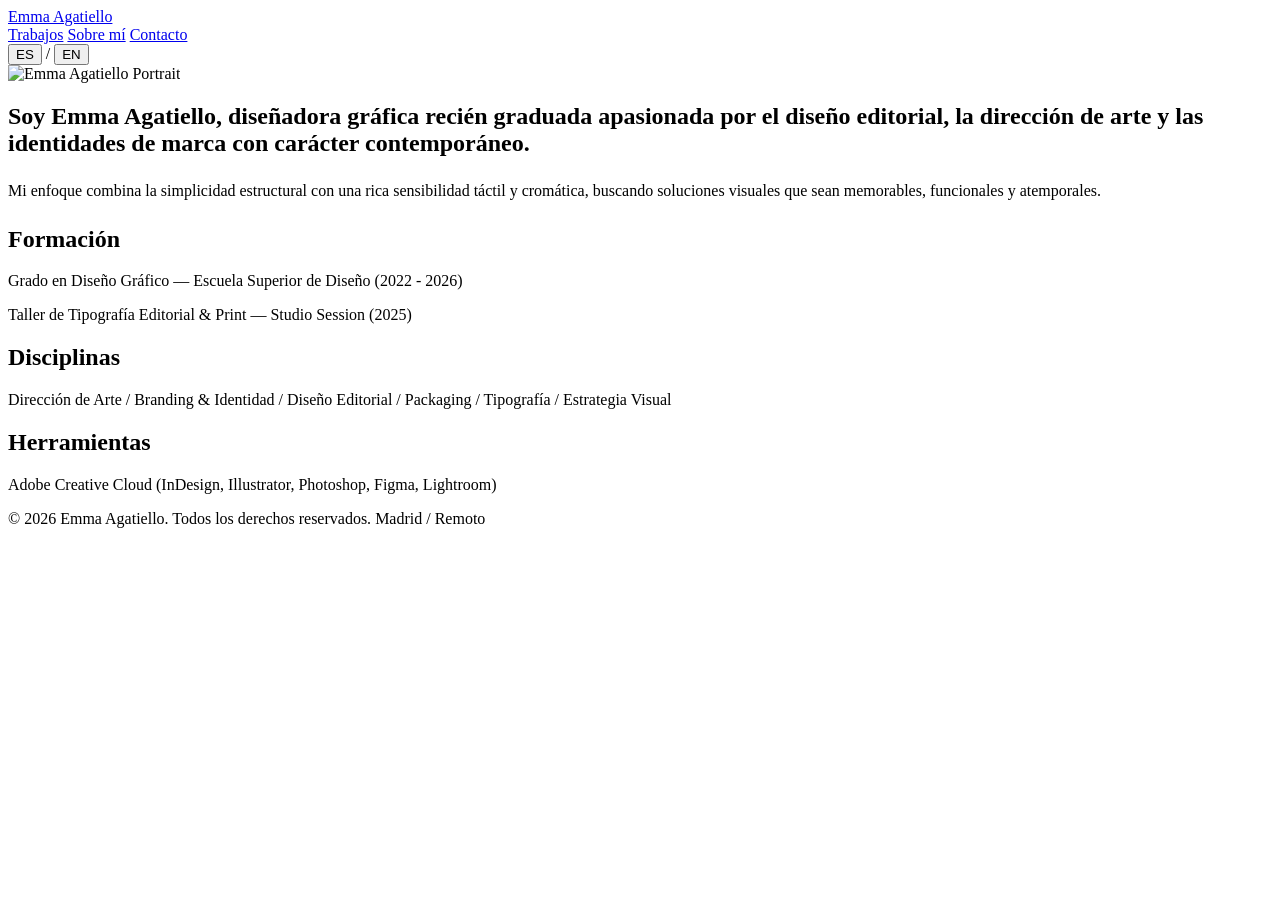
==== about.html @ 6351660f "new-test" ====
<!DOCTYPE html>
<html lang="es">
  <head>
    <meta charset="UTF-8" />
    <meta name="viewport" content="width=device-width, initial-scale=1.0" />
    <title>About — Emma Agatiello</title>
    <meta
      name="description"
      content="Sobre Emma Agatiello, diseñadora gráfica y directora de arte. Biografía, formación y disciplinas."
    />
    <link rel="preconnect" href="https://fonts.googleapis.com" />
    <link rel="preconnect" href="https://fonts.gstatic.com" crossorigin />
    <link
      href="https://fonts.googleapis.com/css2?family=Cormorant+Garamond:ital,wght@0,300;0,400;0,500;1,300;1,400&family=Plus+Jakarta+Sans:wght@300;400;500;600&display=swap"
      rel="stylesheet"
    />
    <link rel="stylesheet" href="css/style.css" />
  </head>
  <body>
    <header class="navbar">
      <div class="nav-container">
        <a href="index.html" class="brand-logo">Emma Agatiello</a>
        <nav class="nav-links">
          <a href="index.html" class="nav-link" data-i18n="nav_work"
            >Trabajos</a
          >
          <a href="about.html" class="nav-link active" data-i18n="nav_about"
            >Sobre mí</a
          >
          <a href="contact.html" class="nav-link" data-i18n="nav_contact"
            >Contacto</a
          >
          <div class="lang-switch">
            <button class="lang-btn active" data-lang="es">ES</button>
            <span>/</span>
            <button class="lang-btn" data-lang="en">EN</button>
          </div>
        </nav>
      </div>
    </header>

    <main class="container">
      <section class="about-grid">
        <div class="about-portrait-wrapper">
          <!-- Reemplazar src por tu fotografía real -->
          <img
            src="assets/images/about-portrait.jpg"
            alt="Emma Agatiello Portrait"
            class="about-portrait"
            loading="lazy"
          />
        </div>

        <div class="about-content">
          <h1 class="about-bio" data-i18n="about_bio_1">
            Soy Emma Agatiello, diseñadora gráfica recién graduada apasionada
            por el diseño editorial, la dirección de arte y las identidades de
            marca con carácter contemporáneo.
          </h1>

          <p
            style="color: var(--color-text-muted); line-height: 1.8"
            data-i18n="about_bio_2"
          >
            Mi enfoque combina la simplicidad estructural con una rica
            sensibilidad táctil y cromática, buscando soluciones visuales que
            sean memorables, funcionales y atemporales.
          </p>

          <!-- FORMACIÓN -->
          <div class="about-section-block">
            <h2 class="about-block-title" data-i18n="about_edu_title">
              Formación
            </h2>
            <div class="about-list">
              <p class="about-list-item" data-i18n="about_edu_1">
                Grado en Diseño Gráfico — Escuela Superior de Diseño (2022 -
                2026)
              </p>
              <p class="about-list-item" data-i18n="about_edu_2">
                Taller de Tipografía Editorial & Print — Studio Session (2025)
              </p>
            </div>
          </div>

          <!-- DISCIPLINAS -->
          <div class="about-section-block">
            <h2 class="about-block-title" data-i18n="about_skills_title">
              Disciplinas
            </h2>
            <p class="about-list-item" data-i18n="about_skills_1">
              Dirección de Arte / Branding & Identidad / Diseño Editorial /
              Packaging / Tipografía / Estrategia Visual
            </p>
          </div>

          <!-- HERRAMIENTAS -->
          <div class="about-section-block">
            <h2 class="about-block-title" data-i18n="about_tools_title">
              Herramientas
            </h2>
            <p class="about-list-item" data-i18n="about_tools_1">
              Adobe Creative Cloud (InDesign, Illustrator, Photoshop, Figma,
              Lightroom)
            </p>
          </div>
        </div>
      </section>
    </main>

    <footer class="footer">
      <div class="footer-container">
        <span data-i18n="footer_rights"
          >© 2026 Emma Agatiello. Todos los derechos reservados.</span
        >
        <span data-i18n="footer_location">Madrid / Remoto</span>
      </div>
    </footer>

    <script src="js/script.js"></script>
  </body>
</html>
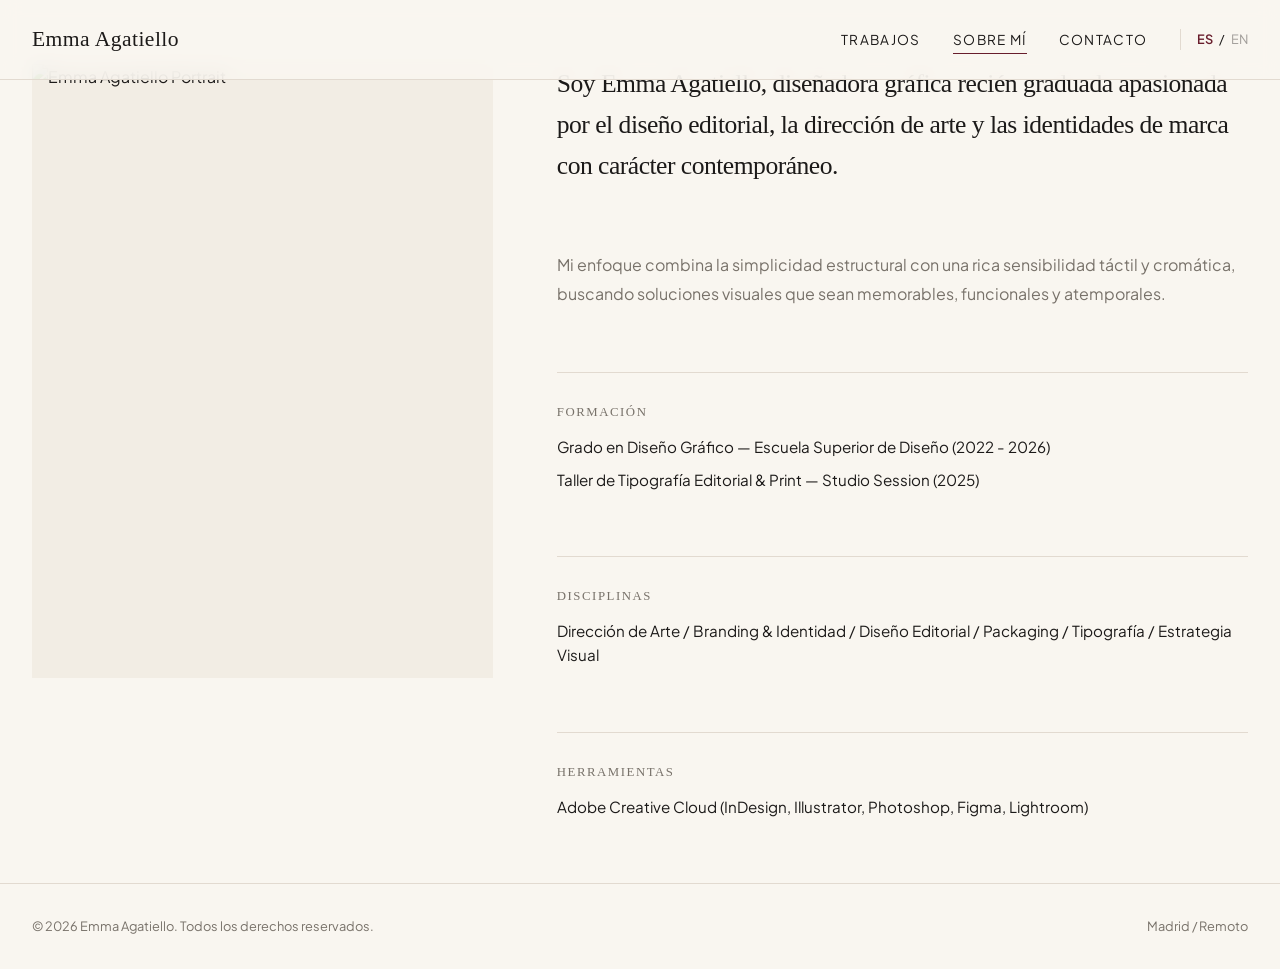
==== commit b125d608: "css" ====
--- a/about.html
+++ b/about.html
@@ -14,7 +14,7 @@
       href="https://fonts.googleapis.com/css2?family=Cormorant+Garamond:ital,wght@0,300;0,400;0,500;1,300;1,400&family=Plus+Jakarta+Sans:wght@300;400;500;600&display=swap"
       rel="stylesheet"
     />
-    <link rel="stylesheet" href="css/style.css" />
+    <link rel="stylesheet" href="style.css" />
   </head>
   <body>
     <header class="navbar">
@@ -117,6 +117,6 @@
       </div>
     </footer>
 
-    <script src="js/script.js"></script>
+    <script src="script.js"></script>
   </body>
 </html>
--- a/style.css
+++ b/style.css
@@ -0,0 +1,750 @@
+/* ==========================================================================
+   EMMA AGATIELLO — EDITORIAL PORTFOLIO SYSTEM
+   Senior Web Design & Art Direction Stylesheet
+   ========================================================================== */
+
+/* ========================================
+   EASY CUSTOMIZATION
+   Change these variables to customize
+   the main visual identity.
+======================================== */
+:root {
+  /* COLORS */
+  --color-bg: #f9f6f0; /* Background principal (Crema cálido) */
+  --color-bg-alt: #f2ede4; /* Background secundario / tarjetas */
+  --color-text: #1c1a19; /* Texto principal (Charcoal / Azabache) */
+  --color-text-muted: #78726a; /* Texto secundario / metadatos */
+  --color-accent: #681d2c; /* Acento principal (Borgoña / Burdeos) */
+  --color-accent-soft: #e6d3ce; /* Acento suave (Rosa empolvado) */
+  --color-border: #e2dad0; /* Líneas de división y bordes */
+  --color-white: #ffffff;
+
+  /* TYPOGRAPHY */
+  /* Para cambiar tipografía, reemplaza estos valores e importa en HTML */
+  --font-display: "Cormorant Garamond", Georgia, serif;
+  --font-body: "Plus Jakarta Sans", -apple-system, BlinkMacSystemFont,
+    sans-serif;
+  --font-mono: "Courier New", Courier, monospace;
+
+  /* SPACING */
+  --space-xs: 0.5rem; /* 8px */
+  --space-sm: 1rem; /* 16px */
+  --space-md: 2rem; /* 32px */
+  --space-lg: 4rem; /* 64px */
+  --space-xl: 8rem; /* 128px */
+
+  /* CONTAINER & GRID */
+  --max-width: 1440px;
+  --nav-height: 80px;
+
+  /* TRANSITIONS & ANIMATIONS */
+  --transition-smooth: all 0.5s cubic-bezier(0.16, 1, 0.3, 1);
+  --transition-fast: all 0.25s ease;
+}
+
+/* ========================================
+   RESET & BASE STYLES
+======================================== */
+*,
+*::before,
+*::after {
+  box-sizing: border-box;
+  margin: 0;
+  padding: 0;
+}
+
+html {
+  font-size: 16px;
+  scroll-behavior: smooth;
+  background-color: var(--color-bg);
+  color: var(--color-text);
+  -webkit-font-smoothing: antialiased;
+  -moz-osx-font-smoothing: grayscale;
+}
+
+body {
+  font-family: var(--font-body);
+  font-weight: 400;
+  line-height: 1.6;
+  overflow-x: hidden;
+  min-height: 100vh;
+  display: flex;
+  flex-direction: column;
+}
+
+a {
+  color: inherit;
+  text-decoration: none;
+  transition: var(--transition-fast);
+}
+
+img {
+  max-width: 100%;
+  height: auto;
+  display: block;
+  object-fit: cover;
+}
+
+ul,
+ol {
+  list-style: none;
+}
+
+button {
+  background: none;
+  border: none;
+  font: inherit;
+  cursor: pointer;
+  color: inherit;
+}
+
+/* ========================================
+   TYPOGRAPHY UTILITIES
+======================================== */
+h1,
+h2,
+h3,
+h4,
+.font-display {
+  font-family: var(--font-display);
+  font-weight: 400;
+  line-height: 1.1;
+  letter-spacing: -0.02em;
+}
+
+h1 {
+  font-size: clamp(2.5rem, 6vw, 5.5rem);
+}
+h2 {
+  font-size: clamp(2rem, 4vw, 3.5rem);
+}
+h3 {
+  font-size: clamp(1.5rem, 2.5vw, 2.2rem);
+}
+
+.text-meta {
+  font-family: var(--font-body);
+  font-size: 0.75rem;
+  text-transform: uppercase;
+  letter-spacing: 0.15em;
+  color: var(--color-text-muted);
+}
+
+.editorial-italic {
+  font-style: italic;
+  font-weight: 300;
+  color: var(--color-accent);
+}
+
+/* ========================================
+   EDITORIAL LOADER
+======================================== */
+#loader {
+  position: fixed;
+  inset: 0;
+  background-color: var(--color-bg);
+  z-index: 9999;
+  display: flex;
+  flex-direction: column;
+  justify-content: space-between;
+  padding: var(--space-md);
+  transition: opacity 0.8s ease, visibility 0.8s ease;
+}
+
+#loader.is-hidden {
+  opacity: 0;
+  visibility: hidden;
+  pointer-events: none;
+}
+
+.loader-top,
+.loader-bottom {
+  display: flex;
+  justify-content: space-between;
+  align-items: center;
+}
+
+.loader-center {
+  text-align: center;
+}
+
+.loader-title {
+  font-size: clamp(2rem, 5vw, 4rem);
+  font-style: italic;
+  margin-bottom: var(--space-xs);
+}
+
+.loader-progress-bar {
+  width: 100%;
+  max-width: 200px;
+  height: 1px;
+  background: var(--color-border);
+  margin: var(--space-sm) auto;
+  position: relative;
+  overflow: hidden;
+}
+
+.loader-progress-fill {
+  position: absolute;
+  top: 0;
+  left: 0;
+  height: 100%;
+  width: 0%;
+  background: var(--color-accent);
+  animation: loadProgress 1.4s ease-in-out forwards;
+}
+
+@keyframes loadProgress {
+  0% {
+    width: 0%;
+  }
+  100% {
+    width: 100%;
+  }
+}
+
+/* ========================================
+   NAVIGATION
+======================================== */
+.navbar {
+  position: fixed;
+  top: 0;
+  left: 0;
+  width: 100%;
+  height: var(--nav-height);
+  z-index: 1000;
+  background-color: rgba(249, 246, 240, 0.85);
+  backdrop-filter: blur(10px);
+  -webkit-backdrop-filter: blur(10px);
+  border-bottom: 1px solid var(--color-border);
+  transition: var(--transition-fast);
+}
+
+.nav-container {
+  max-width: var(--max-width);
+  margin: 0 auto;
+  height: 100%;
+  display: flex;
+  justify-content: space-between;
+  align-items: center;
+  padding: 0 var(--space-md);
+}
+
+.brand-logo {
+  font-family: var(--font-display);
+  font-size: 1.35rem;
+  font-weight: 500;
+  letter-spacing: 0.02em;
+}
+
+.nav-links {
+  display: flex;
+  align-items: center;
+  gap: var(--space-md);
+}
+
+.nav-link {
+  font-size: 0.85rem;
+  text-transform: uppercase;
+  letter-spacing: 0.1em;
+  position: relative;
+  padding: 0.25rem 0;
+}
+
+.nav-link::after {
+  content: "";
+  position: absolute;
+  bottom: 0;
+  left: 0;
+  width: 0%;
+  height: 1px;
+  background-color: var(--color-accent);
+  transition: width 0.3s ease;
+}
+
+.nav-link:hover::after,
+.nav-link.active::after {
+  width: 100%;
+}
+
+.lang-switch {
+  display: flex;
+  align-items: center;
+  gap: 0.4rem;
+  font-size: 0.8rem;
+  letter-spacing: 0.05em;
+  border-left: 1px solid var(--color-border);
+  padding-left: var(--space-sm);
+}
+
+.lang-btn {
+  opacity: 0.4;
+  transition: var(--transition-fast);
+}
+
+.lang-btn.active {
+  opacity: 1;
+  font-weight: 600;
+  color: var(--color-accent);
+}
+
+/* ========================================
+   LAYOUT & CONTAINERS
+======================================== */
+main {
+  flex: 1;
+  margin-top: var(--nav-height);
+}
+
+.container {
+  max-width: var(--max-width);
+  margin: 0 auto;
+  padding: var(--space-lg) var(--space-md);
+}
+
+/* ========================================
+   HOMEPAGE — EDITORIAL HERO
+======================================== */
+.hero-editorial {
+  padding: var(--space-xl) var(--space-md) var(--space-lg);
+  border-bottom: 1px solid var(--color-border);
+}
+
+.hero-grid {
+  display: grid;
+  grid-template-columns: 1fr;
+  gap: var(--space-md);
+}
+
+@media (min-width: 902px) {
+  .hero-grid {
+    grid-template-columns: 2.2fr 1fr;
+    align-items: end;
+  }
+}
+
+.hero-statement {
+  font-size: clamp(2.2rem, 4.5vw, 4.2rem);
+  line-height: 1.15;
+  font-family: var(--font-display);
+}
+
+.hero-meta {
+  font-size: 0.95rem;
+  color: var(--color-text-muted);
+  max-width: 380px;
+  line-height: 1.7;
+}
+
+/* ========================================
+   HOMEPAGE — PROJECT LIST & HOVER PREVIEW
+======================================== */
+.projects-section {
+  padding: var(--space-lg) var(--space-md);
+  position: relative;
+}
+
+.section-header {
+  display: flex;
+  justify-content: space-between;
+  align-items: flex-end;
+  padding-bottom: var(--space-sm);
+  border-bottom: 1px solid var(--color-text);
+  margin-bottom: var(--space-md);
+}
+
+.project-list {
+  display: flex;
+  flex-direction: column;
+}
+
+.project-item {
+  display: grid;
+  grid-template-columns: 60px 1fr auto;
+  align-items: center;
+  padding: var(--space-md) 0;
+  border-bottom: 1px solid var(--color-border);
+  transition: var(--transition-fast);
+  cursor: pointer;
+  position: relative;
+}
+
+@media (max-width: 768px) {
+  .project-item {
+    grid-template-columns: 40px 1fr;
+    gap: var(--space-xs);
+  }
+}
+
+.project-item:hover {
+  padding-left: var(--space-xs);
+  border-bottom-color: var(--color-accent);
+}
+
+.project-num {
+  font-family: var(--font-mono);
+  font-size: 0.85rem;
+  color: var(--color-text-muted);
+}
+
+.project-title-wrapper {
+  display: flex;
+  flex-direction: column;
+}
+
+.project-title {
+  font-family: var(--font-display);
+  font-size: clamp(1.8rem, 3.5vw, 3.2rem);
+  transition: var(--transition-fast);
+}
+
+.project-item:hover .project-title {
+  color: var(--color-accent);
+  font-style: italic;
+}
+
+.project-category {
+  font-size: 0.85rem;
+  color: var(--color-text-muted);
+  margin-top: 0.2rem;
+}
+
+.project-year {
+  font-family: var(--font-mono);
+  font-size: 0.85rem;
+  color: var(--color-text-muted);
+}
+
+@media (max-width: 768px) {
+  .project-year {
+    grid-column: 2;
+  }
+}
+
+/* Mobile inline preview cards (Fallback for touch screens) */
+.project-mobile-thumb {
+  display: none;
+  width: 100%;
+  height: 200px;
+  object-fit: cover;
+  margin-top: var(--space-sm);
+  border-radius: 2px;
+}
+
+@media (max-width: 768px) {
+  .project-mobile-thumb {
+    display: block;
+  }
+}
+
+/* FLOTANTE CURSOR PREVIEW (DESKTOP) */
+.cursor-preview {
+  position: fixed;
+  top: 0;
+  left: 0;
+  width: 340px;
+  height: 440px;
+  pointer-events: none;
+  z-index: 900;
+  opacity: 0;
+  visibility: hidden;
+  transform: translate(-50%, -50%) scale(0.92);
+  transition: opacity 0.3s ease, transform 0.3s ease, visibility 0.3s ease;
+  overflow: hidden;
+  box-shadow: 0 20px 40px rgba(0, 0, 0, 0.12);
+  background-color: var(--color-bg-alt);
+}
+
+.cursor-preview.is-active {
+  opacity: 1;
+  visibility: visible;
+  transform: translate(-50%, -50%) scale(1);
+}
+
+.cursor-preview img {
+  width: 100%;
+  height: 100%;
+  object-fit: cover;
+}
+
+@media (max-width: 768px) {
+  .cursor-preview {
+    display: none !important;
+  }
+}
+
+/* ========================================
+   PROJECT DETAIL PAGE LAYOUT
+======================================== */
+.project-hero {
+  padding: var(--space-lg) 0 var(--space-md);
+}
+
+.project-header-grid {
+  display: grid;
+  grid-template-columns: 1fr;
+  gap: var(--space-md);
+  margin-bottom: var(--space-lg);
+}
+
+@media (min-width: 902px) {
+  .project-header-grid {
+    grid-template-columns: 2fr 1fr;
+  }
+}
+
+.project-meta-table {
+  display: grid;
+  grid-template-columns: repeat(2, 1fr);
+  gap: var(--space-sm);
+  padding-top: var(--space-xs);
+  border-top: 1px solid var(--color-border);
+}
+
+.meta-item-label {
+  font-size: 0.75rem;
+  text-transform: uppercase;
+  letter-spacing: 0.1em;
+  color: var(--color-text-muted);
+}
+
+.meta-item-value {
+  font-size: 0.95rem;
+  margin-top: 0.2rem;
+}
+
+.project-main-image {
+  width: 100%;
+  height: 70vh;
+  min-height: 400px;
+  object-fit: cover;
+  margin-bottom: var(--space-xl);
+}
+
+.project-description-section {
+  display: grid;
+  grid-template-columns: 1fr;
+  gap: var(--space-md);
+  margin-bottom: var(--space-xl);
+}
+
+@media (min-width: 902px) {
+  .project-description-section {
+    grid-template-columns: 1fr 2fr;
+  }
+}
+
+.project-description-text {
+  font-size: 1.15rem;
+  line-height: 1.8;
+  color: var(--color-text);
+}
+
+/* Editorial Grid Layout for Project Images */
+.project-gallery {
+  display: flex;
+  flex-direction: column;
+  gap: var(--space-lg);
+  margin-bottom: var(--space-xl);
+}
+
+.gallery-row-2 {
+  display: grid;
+  grid-template-columns: 1fr;
+  gap: var(--space-md);
+}
+
+@media (min-width: 768px) {
+  .gallery-row-2 {
+    grid-template-columns: 1fr 1fr;
+  }
+}
+
+.gallery-asymmetric {
+  display: grid;
+  grid-template-columns: 1fr;
+  gap: var(--space-md);
+}
+
+@media (min-width: 768px) {
+  .gallery-asymmetric {
+    grid-template-columns: 2fr 1fr;
+    align-items: center;
+  }
+}
+
+.project-navigation {
+  display: flex;
+  justify-content: space-between;
+  align-items: center;
+  padding: var(--space-lg) 0;
+  border-top: 1px solid var(--color-border);
+}
+
+.next-project-link {
+  font-family: var(--font-display);
+  font-size: clamp(1.8rem, 4vw, 3.5rem);
+  transition: var(--transition-fast);
+}
+
+.next-project-link:hover {
+  color: var(--color-accent);
+  font-style: italic;
+  padding-left: var(--space-xs);
+}
+
+/* ========================================
+   ABOUT PAGE
+======================================== */
+.about-grid {
+  display: grid;
+  grid-template-columns: 1fr;
+  gap: var(--space-lg);
+}
+
+@media (min-width: 902px) {
+  .about-grid {
+    grid-template-columns: 1.2fr 1.8fr;
+  }
+}
+
+.about-portrait-wrapper {
+  position: sticky;
+  top: calc(var(--nav-height) + var(--space-md));
+}
+
+.about-portrait {
+  width: 100%;
+  aspect-ratio: 3/4;
+  object-fit: cover;
+  background-color: var(--color-bg-alt);
+}
+
+.about-content {
+  display: flex;
+  flex-direction: column;
+  gap: var(--space-lg);
+}
+
+.about-bio {
+  font-size: clamp(1.2rem, 2vw, 1.6rem);
+  line-height: 1.6;
+  font-family: var(--font-display);
+}
+
+.about-section-block {
+  border-top: 1px solid var(--color-border);
+  padding-top: var(--space-md);
+}
+
+.about-block-title {
+  font-size: 0.8rem;
+  text-transform: uppercase;
+  letter-spacing: 0.12em;
+  color: var(--color-text-muted);
+  margin-bottom: var(--space-sm);
+}
+
+.about-list {
+  display: flex;
+  flex-direction: column;
+  gap: var(--space-xs);
+}
+
+.about-list-item {
+  display: flex;
+  justify-content: space-between;
+  font-size: 0.95rem;
+}
+
+/* ========================================
+   CONTACT PAGE
+======================================== */
+.contact-container {
+  min-height: calc(80vh - var(--nav-height));
+  display: flex;
+  flex-direction: column;
+  justify-content: center;
+}
+
+.contact-headline {
+  font-size: clamp(2.5rem, 6vw, 5.5rem);
+  margin-bottom: var(--space-lg);
+  max-width: 900px;
+}
+
+.contact-links {
+  display: flex;
+  flex-direction: column;
+  gap: var(--space-md);
+  border-top: 1px solid var(--color-border);
+  padding-top: var(--space-md);
+}
+
+.contact-link-item {
+  display: flex;
+  flex-direction: column;
+  gap: 0.2rem;
+}
+
+.contact-link-value {
+  font-family: var(--font-display);
+  font-size: clamp(1.8rem, 4vw, 3.2rem);
+  transition: var(--transition-fast);
+}
+
+.contact-link-value:hover {
+  color: var(--color-accent);
+  font-style: italic;
+  padding-left: var(--space-xs);
+}
+
+/* ========================================
+   FOOTER
+======================================== */
+.footer {
+  border-top: 1px solid var(--color-border);
+  padding: var(--space-md);
+  margin-top: auto;
+}
+
+.footer-container {
+  max-width: var(--max-width);
+  margin: 0 auto;
+  display: flex;
+  justify-content: space-between;
+  align-items: center;
+  font-size: 0.8rem;
+  color: var(--color-text-muted);
+}
+
+@media (max-width: 600px) {
+  .footer-container {
+    flex-direction: column;
+    gap: var(--space-xs);
+    align-items: flex-start;
+  }
+}
+
+/* ========================================
+   ACCESSIBILITY & REDUCED MOTION
+======================================== */
+:focus-visible {
+  outline: 2px solid var(--color-accent);
+  outline-offset: 4px;
+}
+
+@media (prefers-reduced-motion: reduce) {
+  *,
+  ::before,
+  ::after {
+    animation-duration: 0.01ms !important;
+    animation-iteration-count: 1 !important;
+    transition-duration: 0.01ms !important;
+    scroll-behavior: auto !important;
+  }
+  .loader-progress-fill {
+    animation: none;
+    width: 100%;
+  }
+}
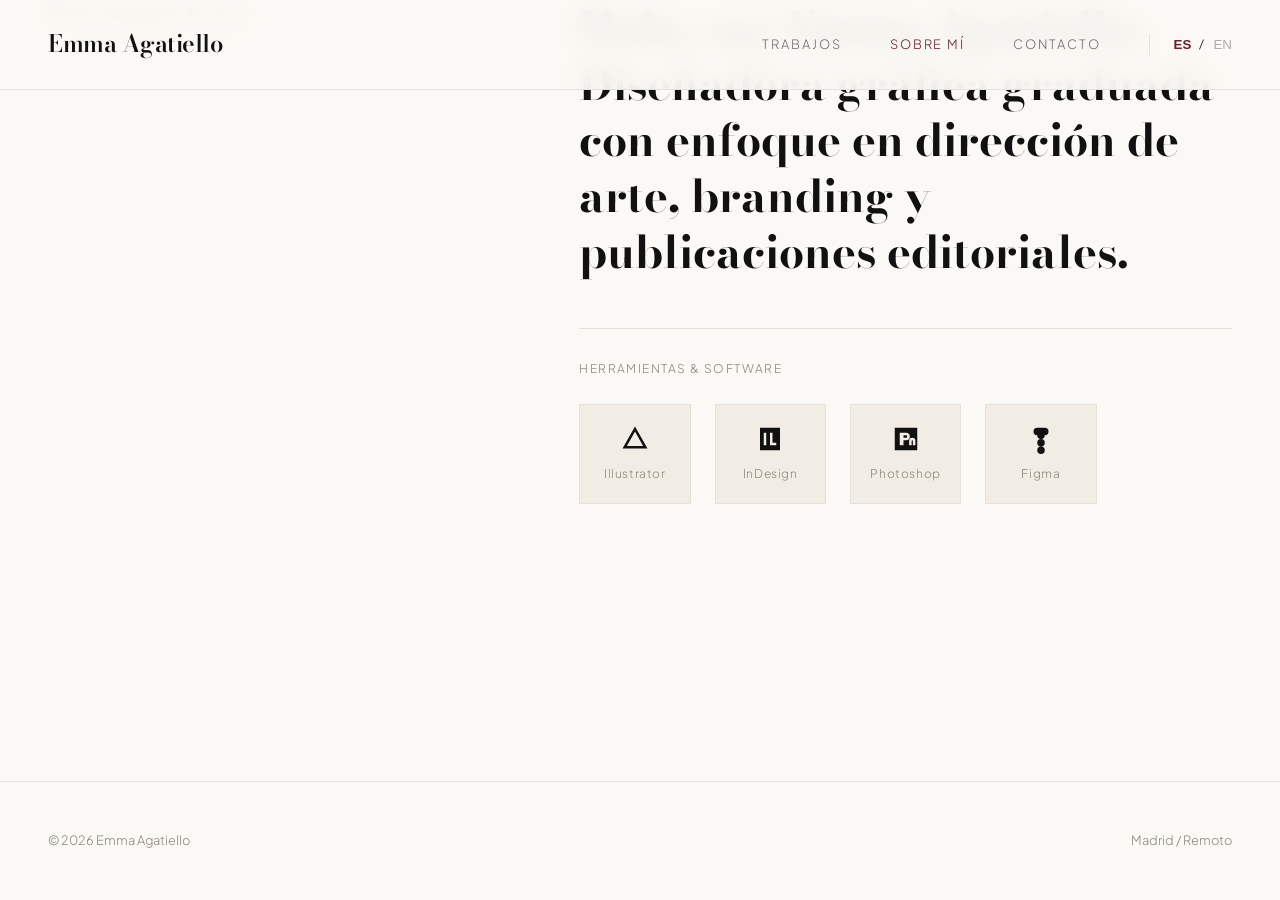
==== commit f7e9aad5: "update 2" ====
--- a/about.html
+++ b/about.html
@@ -4,14 +4,10 @@
     <meta charset="UTF-8" />
     <meta name="viewport" content="width=device-width, initial-scale=1.0" />
     <title>About — Emma Agatiello</title>
-    <meta
-      name="description"
-      content="Sobre Emma Agatiello, diseñadora gráfica y directora de arte. Biografía, formación y disciplinas."
-    />
     <link rel="preconnect" href="https://fonts.googleapis.com" />
     <link rel="preconnect" href="https://fonts.gstatic.com" crossorigin />
     <link
-      href="https://fonts.googleapis.com/css2?family=Cormorant+Garamond:ital,wght@0,300;0,400;0,500;1,300;1,400&family=Plus+Jakarta+Sans:wght@300;400;500;600&display=swap"
+      href="https://fonts.googleapis.com/css2?family=Bodoni+Moda:ital,opsz,wght@0,6..96,400..600;1,6..96,400&family=Plus+Jakarta+Sans:wght@300;400;500&display=swap"
       rel="stylesheet"
     />
     <link rel="stylesheet" href="style.css" />
@@ -41,78 +37,66 @@
 
     <main class="container">
       <section class="about-grid">
-        <div class="about-portrait-wrapper">
-          <!-- Reemplazar src por tu fotografía real -->
+        <div>
           <img
             src="assets/images/about-portrait.jpg"
             alt="Emma Agatiello Portrait"
             class="about-portrait"
-            loading="lazy"
           />
         </div>
 
         <div class="about-content">
-          <h1 class="about-bio" data-i18n="about_bio_1">
-            Soy Emma Agatiello, diseñadora gráfica recién graduada apasionada
-            por el diseño editorial, la dirección de arte y las identidades de
-            marca con carácter contemporáneo.
+          <h1 class="about-intro" data-i18n="about_intro">
+            Hola, soy Emma Agatiello. Diseñadora gráfica graduada con enfoque en
+            dirección de arte, branding y publicaciones editoriales.
           </h1>
 
-          <p
-            style="color: var(--color-text-muted); line-height: 1.8"
-            data-i18n="about_bio_2"
-          >
-            Mi enfoque combina la simplicidad estructural con una rica
-            sensibilidad táctil y cromática, buscando soluciones visuales que
-            sean memorables, funcionales y atemporales.
-          </p>
+          <!-- LOGOS DE HERRAMIENTAS SVG -->
+          <div class="about-tools-section">
+            <span class="meta-label" data-i18n="tools_label"
+              >Herramientas & Software</span
+            >
 
-          <!-- FORMACIÓN -->
-          <div class="about-section-block">
-            <h2 class="about-block-title" data-i18n="about_edu_title">
-              Formación
-            </h2>
-            <div class="about-list">
-              <p class="about-list-item" data-i18n="about_edu_1">
-                Grado en Diseño Gráfico — Escuela Superior de Diseño (2022 -
-                2026)
-              </p>
-              <p class="about-list-item" data-i18n="about_edu_2">
-                Taller de Tipografía Editorial & Print — Studio Session (2025)
-              </p>
+            <div class="tools-grid">
+              <div class="tool-card">
+                <svg viewBox="0 0 24 24">
+                  <path d="M12 2L2 19.5h20L12 2zm0 4l6.5 11.5h-13L12 6z" />
+                </svg>
+                <span class="tool-name">Illustrator</span>
+              </div>
+              <div class="tool-card">
+                <svg viewBox="0 0 24 24">
+                  <path
+                    d="M4 3h16v18H4V3zm3 4v10h2V7H7zm5 0v10h5v-2h-3V7h-2z"
+                  />
+                </svg>
+                <span class="tool-name">InDesign</span>
+              </div>
+              <div class="tool-card">
+                <svg viewBox="0 0 24 24">
+                  <path
+                    d="M3 3h18v18H3V3zm4 4v10h3v-4h2a3 3 0 0 0 0-6H7zm3 2h2a1 1 0 0 1 0 2h-2V9zm7 2a2.5 2.5 0 0 0-2.5 2.5V17h2v-3.5a.5.5 0 0 1 1 0V17h2v-3.5A2.5 2.5 0 0 0 17 11z"
+                  />
+                </svg>
+                <span class="tool-name">Photoshop</span>
+              </div>
+              <div class="tool-card">
+                <svg viewBox="0 0 24 24">
+                  <path
+                    d="M12 12a3 3 0 1 1 3-3 3 3 0 0 1-3 3zm0 0a3 3 0 1 1-3 3 3 3 0 0 1 3-3zm0 6a3 3 0 1 1-3 3 3 3 0 0 1 3-3zM6 6a3 3 0 0 1 3-3h3v6H9a3 3 0 0 1-3-3zm12 0a3 3 0 0 1-3 3h-3V3h3a3 3 0 0 1 3 3z"
+                  />
+                </svg>
+                <span class="tool-name">Figma</span>
+              </div>
             </div>
-          </div>
-
-          <!-- DISCIPLINAS -->
-          <div class="about-section-block">
-            <h2 class="about-block-title" data-i18n="about_skills_title">
-              Disciplinas
-            </h2>
-            <p class="about-list-item" data-i18n="about_skills_1">
-              Dirección de Arte / Branding & Identidad / Diseño Editorial /
-              Packaging / Tipografía / Estrategia Visual
-            </p>
-          </div>
-
-          <!-- HERRAMIENTAS -->
-          <div class="about-section-block">
-            <h2 class="about-block-title" data-i18n="about_tools_title">
-              Herramientas
-            </h2>
-            <p class="about-list-item" data-i18n="about_tools_1">
-              Adobe Creative Cloud (InDesign, Illustrator, Photoshop, Figma,
-              Lightroom)
-            </p>
           </div>
         </div>
       </section>
     </main>
 
     <footer class="footer">
-      <div class="footer-container">
-        <span data-i18n="footer_rights"
-          >© 2026 Emma Agatiello. Todos los derechos reservados.</span
-        >
+      <div class="footer-inner">
+        <span>© 2026 Emma Agatiello</span>
         <span data-i18n="footer_location">Madrid / Remoto</span>
       </div>
     </footer>
--- a/style.css
+++ b/style.css
@@ -1,50 +1,33 @@
 /* ==========================================================================
-   EMMA AGATIELLO — EDITORIAL PORTFOLIO SYSTEM
-   Senior Web Design & Art Direction Stylesheet
+   EMMA AGATIELLO — HIGH FASHION EDITORIAL SYSTEM
    ========================================================================== */
 
-/* ========================================
-   EASY CUSTOMIZATION
-   Change these variables to customize
-   the main visual identity.
-======================================== */
 :root {
-  /* COLORS */
-  --color-bg: #f9f6f0; /* Background principal (Crema cálido) */
-  --color-bg-alt: #f2ede4; /* Background secundario / tarjetas */
-  --color-text: #1c1a19; /* Texto principal (Charcoal / Azabache) */
-  --color-text-muted: #78726a; /* Texto secundario / metadatos */
-  --color-accent: #681d2c; /* Acento principal (Borgoña / Burdeos) */
-  --color-accent-soft: #e6d3ce; /* Acento suave (Rosa empolvado) */
-  --color-border: #e2dad0; /* Líneas de división y bordes */
-  --color-white: #ffffff;
-
-  /* TYPOGRAPHY */
-  /* Para cambiar tipografía, reemplaza estos valores e importa en HTML */
-  --font-display: "Cormorant Garamond", Georgia, serif;
-  --font-body: "Plus Jakarta Sans", -apple-system, BlinkMacSystemFont,
-    sans-serif;
-  --font-mono: "Courier New", Courier, monospace;
-
-  /* SPACING */
-  --space-xs: 0.5rem; /* 8px */
-  --space-sm: 1rem; /* 16px */
-  --space-md: 2rem; /* 32px */
-  --space-lg: 4rem; /* 64px */
-  --space-xl: 8rem; /* 128px */
-
-  /* CONTAINER & GRID */
-  --max-width: 1440px;
-  --nav-height: 80px;
-
-  /* TRANSITIONS & ANIMATIONS */
-  --transition-smooth: all 0.5s cubic-bezier(0.16, 1, 0.3, 1);
-  --transition-fast: all 0.25s ease;
-}
-
-/* ========================================
-   RESET & BASE STYLES
-======================================== */
+  /* PALETA CROMÁTICA EDITORIAL */
+  --color-bg: #fbf9f5; /* Blanco crema / Alabastro */
+  --color-bg-card: #f2ede4; /* Arena claro */
+  --color-text: #121111; /* Azabache Mate */
+  --color-text-muted: #8c857b; /* Taupe neutro */
+  --color-accent: #6b1d2f; /* Borgoña profundo */
+  --color-border: #e5e0d8; /* Líneas de separación finas */
+
+  /* TIPOGRAFÍA EDITORIAL */
+  --font-display: "Bodoni Moda", Georgia, serif;
+  --font-body: "Plus Jakarta Sans", -apple-system, sans-serif;
+
+  /* ESPACIAMIENTO Y RESPIRACIÓN */
+  --space-xs: 0.75rem;
+  --space-sm: 1.5rem;
+  --space-md: 3rem;
+  --space-lg: 6rem;
+  --space-xl: 10rem;
+
+  --max-width: 1400px;
+  --nav-height: 90px;
+  --transition: all 0.5s cubic-bezier(0.16, 1, 0.3, 1);
+}
+
+/* RESET */
 *,
 *::before,
 *::after {
@@ -59,13 +42,12 @@
   background-color: var(--color-bg);
   color: var(--color-text);
   -webkit-font-smoothing: antialiased;
-  -moz-osx-font-smoothing: grayscale;
 }
 
 body {
   font-family: var(--font-body);
-  font-weight: 400;
-  line-height: 1.6;
+  font-weight: 300;
+  line-height: 1.7;
   overflow-x: hidden;
   min-height: 100vh;
   display: flex;
@@ -75,9 +57,7 @@
 a {
   color: inherit;
   text-decoration: none;
-  transition: var(--transition-fast);
-}
-
+}
 img {
   max-width: 100%;
   height: auto;
@@ -85,127 +65,7 @@
   object-fit: cover;
 }
 
-ul,
-ol {
-  list-style: none;
-}
-
-button {
-  background: none;
-  border: none;
-  font: inherit;
-  cursor: pointer;
-  color: inherit;
-}
-
-/* ========================================
-   TYPOGRAPHY UTILITIES
-======================================== */
-h1,
-h2,
-h3,
-h4,
-.font-display {
-  font-family: var(--font-display);
-  font-weight: 400;
-  line-height: 1.1;
-  letter-spacing: -0.02em;
-}
-
-h1 {
-  font-size: clamp(2.5rem, 6vw, 5.5rem);
-}
-h2 {
-  font-size: clamp(2rem, 4vw, 3.5rem);
-}
-h3 {
-  font-size: clamp(1.5rem, 2.5vw, 2.2rem);
-}
-
-.text-meta {
-  font-family: var(--font-body);
-  font-size: 0.75rem;
-  text-transform: uppercase;
-  letter-spacing: 0.15em;
-  color: var(--color-text-muted);
-}
-
-.editorial-italic {
-  font-style: italic;
-  font-weight: 300;
-  color: var(--color-accent);
-}
-
-/* ========================================
-   EDITORIAL LOADER
-======================================== */
-#loader {
-  position: fixed;
-  inset: 0;
-  background-color: var(--color-bg);
-  z-index: 9999;
-  display: flex;
-  flex-direction: column;
-  justify-content: space-between;
-  padding: var(--space-md);
-  transition: opacity 0.8s ease, visibility 0.8s ease;
-}
-
-#loader.is-hidden {
-  opacity: 0;
-  visibility: hidden;
-  pointer-events: none;
-}
-
-.loader-top,
-.loader-bottom {
-  display: flex;
-  justify-content: space-between;
-  align-items: center;
-}
-
-.loader-center {
-  text-align: center;
-}
-
-.loader-title {
-  font-size: clamp(2rem, 5vw, 4rem);
-  font-style: italic;
-  margin-bottom: var(--space-xs);
-}
-
-.loader-progress-bar {
-  width: 100%;
-  max-width: 200px;
-  height: 1px;
-  background: var(--color-border);
-  margin: var(--space-sm) auto;
-  position: relative;
-  overflow: hidden;
-}
-
-.loader-progress-fill {
-  position: absolute;
-  top: 0;
-  left: 0;
-  height: 100%;
-  width: 0%;
-  background: var(--color-accent);
-  animation: loadProgress 1.4s ease-in-out forwards;
-}
-
-@keyframes loadProgress {
-  0% {
-    width: 0%;
-  }
-  100% {
-    width: 100%;
-  }
-}
-
-/* ========================================
-   NAVIGATION
-======================================== */
+/* NAVBAR FIX (NUNCA SOLAPA EL CONTENIDO) */
 .navbar {
   position: fixed;
   top: 0;
@@ -213,11 +73,9 @@
   width: 100%;
   height: var(--nav-height);
   z-index: 1000;
-  background-color: rgba(249, 246, 240, 0.85);
-  backdrop-filter: blur(10px);
-  -webkit-backdrop-filter: blur(10px);
+  background-color: rgba(251, 249, 245, 0.92);
+  backdrop-filter: blur(12px);
   border-bottom: 1px solid var(--color-border);
-  transition: var(--transition-fast);
 }
 
 .nav-container {
@@ -232,9 +90,9 @@
 
 .brand-logo {
   font-family: var(--font-display);
-  font-size: 1.35rem;
-  font-weight: 500;
-  letter-spacing: 0.02em;
+  font-size: 1.5rem;
+  font-weight: 600;
+  letter-spacing: -0.02em;
 }
 
 .nav-links {
@@ -244,42 +102,34 @@
 }
 
 .nav-link {
-  font-size: 0.85rem;
+  font-size: 0.8rem;
   text-transform: uppercase;
+  letter-spacing: 0.15em;
+  opacity: 0.6;
+  transition: var(--transition);
+}
+
+.nav-link:hover,
+.nav-link.active {
+  opacity: 1;
+  color: var(--color-accent);
+}
+
+.lang-switch {
+  display: flex;
+  gap: 0.5rem;
+  font-size: 0.75rem;
   letter-spacing: 0.1em;
-  position: relative;
-  padding: 0.25rem 0;
-}
-
-.nav-link::after {
-  content: "";
-  position: absolute;
-  bottom: 0;
-  left: 0;
-  width: 0%;
-  height: 1px;
-  background-color: var(--color-accent);
-  transition: width 0.3s ease;
-}
-
-.nav-link:hover::after,
-.nav-link.active::after {
-  width: 100%;
-}
-
-.lang-switch {
-  display: flex;
-  align-items: center;
-  gap: 0.4rem;
-  font-size: 0.8rem;
-  letter-spacing: 0.05em;
+  padding-left: var(--space-sm);
   border-left: 1px solid var(--color-border);
-  padding-left: var(--space-sm);
 }
 
 .lang-btn {
-  opacity: 0.4;
-  transition: var(--transition-fast);
+  background: none;
+  border: none;
+  cursor: pointer;
+  opacity: 0.3;
+  transition: var(--transition);
 }
 
 .lang-btn.active {
@@ -288,114 +138,89 @@
   color: var(--color-accent);
 }
 
-/* ========================================
-   LAYOUT & CONTAINERS
-======================================== */
+/* ESPACIO SUPERIOR PARA EVITAR SOLAPAMIENTOS */
 main {
   flex: 1;
-  margin-top: var(--nav-height);
+  padding-top: calc(var(--nav-height) + var(--space-md));
 }
 
 .container {
   max-width: var(--max-width);
   margin: 0 auto;
-  padding: var(--space-lg) var(--space-md);
-}
-
-/* ========================================
-   HOMEPAGE — EDITORIAL HERO
-======================================== */
+  padding: 0 var(--space-md) var(--space-lg);
+}
+
+/* HERO EDITORIAL */
 .hero-editorial {
-  padding: var(--space-xl) var(--space-md) var(--space-lg);
-  border-bottom: 1px solid var(--color-border);
-}
-
-.hero-grid {
+  padding: var(--space-md) 0 var(--space-lg);
+}
+
+.hero-title {
+  font-family: var(--font-display);
+  font-size: clamp(2.8rem, 6vw, 5.5rem);
+  line-height: 1.08;
+  font-weight: 400;
+  letter-spacing: -0.03em;
+  max-width: 1100px;
+}
+
+.hero-subtitle {
+  margin-top: var(--space-md);
+  font-size: 1.1rem;
+  color: var(--color-text-muted);
+  max-width: 500px;
+  font-weight: 300;
+}
+
+/* LISTA DE PROYECTOS Y PREVIEW DERECHA */
+.projects-editorial {
   display: grid;
   grid-template-columns: 1fr;
   gap: var(--space-md);
-}
-
-@media (min-width: 902px) {
-  .hero-grid {
-    grid-template-columns: 2.2fr 1fr;
-    align-items: end;
+  margin-top: var(--space-md);
+}
+
+@media (min-width: 992px) {
+  .projects-editorial {
+    grid-template-columns: 1.2fr 0.8fr;
+    align-items: start;
   }
 }
 
-.hero-statement {
-  font-size: clamp(2.2rem, 4.5vw, 4.2rem);
-  line-height: 1.15;
-  font-family: var(--font-display);
-}
-
-.hero-meta {
-  font-size: 0.95rem;
-  color: var(--color-text-muted);
-  max-width: 380px;
-  line-height: 1.7;
-}
-
-/* ========================================
-   HOMEPAGE — PROJECT LIST & HOVER PREVIEW
-======================================== */
-.projects-section {
-  padding: var(--space-lg) var(--space-md);
-  position: relative;
-}
-
-.section-header {
-  display: flex;
-  justify-content: space-between;
-  align-items: flex-end;
-  padding-bottom: var(--space-sm);
-  border-bottom: 1px solid var(--color-text);
-  margin-bottom: var(--space-md);
-}
-
 .project-list {
   display: flex;
   flex-direction: column;
 }
 
 .project-item {
-  display: grid;
-  grid-template-columns: 60px 1fr auto;
-  align-items: center;
   padding: var(--space-md) 0;
   border-bottom: 1px solid var(--color-border);
-  transition: var(--transition-fast);
   cursor: pointer;
-  position: relative;
-}
-
-@media (max-width: 768px) {
-  .project-item {
-    grid-template-columns: 40px 1fr;
-    gap: var(--space-xs);
-  }
+  transition: var(--transition);
+  display: flex;
+  flex-direction: column;
+  gap: 0.5rem;
 }
 
 .project-item:hover {
-  padding-left: var(--space-xs);
+  padding-left: 1rem;
   border-bottom-color: var(--color-accent);
 }
 
-.project-num {
-  font-family: var(--font-mono);
-  font-size: 0.85rem;
-  color: var(--color-text-muted);
-}
-
-.project-title-wrapper {
-  display: flex;
-  flex-direction: column;
+.project-meta-line {
+  display: flex;
+  justify-content: space-between;
+  font-size: 0.75rem;
+  text-transform: uppercase;
+  letter-spacing: 0.15em;
+  color: var(--color-text-muted);
 }
 
 .project-title {
   font-family: var(--font-display);
-  font-size: clamp(1.8rem, 3.5vw, 3.2rem);
-  transition: var(--transition-fast);
+  font-size: clamp(2rem, 3.5vw, 3.8rem);
+  font-weight: 400;
+  transition: var(--transition);
 }
 
 .project-item:hover .project-title {
@@ -403,148 +228,247 @@
   font-style: italic;
 }
 
-.project-category {
-  font-size: 0.85rem;
-  color: var(--color-text-muted);
-  margin-top: 0.2rem;
-}
-
-.project-year {
-  font-family: var(--font-mono);
-  font-size: 0.85rem;
-  color: var(--color-text-muted);
-}
-
-@media (max-width: 768px) {
-  .project-year {
-    grid-column: 2;
+/* COLUMNA DE PREVIEW FIJA (DERECHA) */
+.preview-sticky-column {
+  display: none;
+}
+
+@media (min-width: 992px) {
+  .preview-sticky-column {
+    display: block;
+    position: sticky;
+    top: calc(var(--nav-height) + var(--space-md));
+    height: 540px;
+    background-color: var(--color-bg-card);
+    overflow: hidden;
+    border-radius: 2px;
   }
 }
 
-/* Mobile inline preview cards (Fallback for touch screens) */
-.project-mobile-thumb {
-  display: none;
-  width: 100%;
-  height: 200px;
-  object-fit: cover;
-  margin-top: var(--space-sm);
-  border-radius: 2px;
-}
-
-@media (max-width: 768px) {
-  .project-mobile-thumb {
-    display: block;
-  }
-}
-
-/* FLOTANTE CURSOR PREVIEW (DESKTOP) */
-.cursor-preview {
-  position: fixed;
-  top: 0;
-  left: 0;
-  width: 340px;
-  height: 440px;
-  pointer-events: none;
-  z-index: 900;
-  opacity: 0;
-  visibility: hidden;
-  transform: translate(-50%, -50%) scale(0.92);
-  transition: opacity 0.3s ease, transform 0.3s ease, visibility 0.3s ease;
-  overflow: hidden;
-  box-shadow: 0 20px 40px rgba(0, 0, 0, 0.12);
-  background-color: var(--color-bg-alt);
-}
-
-.cursor-preview.is-active {
-  opacity: 1;
-  visibility: visible;
-  transform: translate(-50%, -50%) scale(1);
-}
-
-.cursor-preview img {
+.preview-sticky-img {
   width: 100%;
   height: 100%;
   object-fit: cover;
-}
-
-@media (max-width: 768px) {
-  .cursor-preview {
-    display: none !important;
-  }
-}
-
-/* ========================================
-   PROJECT DETAIL PAGE LAYOUT
-======================================== */
-.project-hero {
-  padding: var(--space-lg) 0 var(--space-md);
-}
-
-.project-header-grid {
+  opacity: 0;
+  transform: scale(1.05);
+  transition: opacity 0.5s ease, transform 0.7s cubic-bezier(0.16, 1, 0.3, 1);
+}
+
+.preview-sticky-img.is-visible {
+  opacity: 1;
+  transform: scale(1);
+}
+
+.preview-placeholder-text {
+  position: absolute;
+  inset: 0;
+  display: flex;
+  align-items: center;
+  justify-content: center;
+  font-family: var(--font-display);
+  font-style: italic;
+  color: var(--color-text-muted);
+  font-size: 1.1rem;
+  padding: var(--space-md);
+  text-align: center;
+  pointer-events: none;
+}
+
+/* ABOUT PAGE & LOGOS */
+.about-grid {
   display: grid;
   grid-template-columns: 1fr;
+  gap: var(--space-lg);
+}
+
+@media (min-width: 900px) {
+  .about-grid {
+    grid-template-columns: 1fr 1.5fr;
+  }
+}
+
+.about-portrait {
+  width: 100%;
+  height: auto;
+  border-radius: 2px;
+}
+
+.about-content {
+  display: flex;
+  flex-direction: column;
   gap: var(--space-md);
-  margin-bottom: var(--space-lg);
-}
-
-@media (min-width: 902px) {
-  .project-header-grid {
-    grid-template-columns: 2fr 1fr;
-  }
-}
-
-.project-meta-table {
-  display: grid;
-  grid-template-columns: repeat(2, 1fr);
-  gap: var(--space-sm);
-  padding-top: var(--space-xs);
+}
+
+.about-intro {
+  font-family: var(--font-display);
+  font-size: clamp(2rem, 3.5vw, 3rem);
+  line-height: 1.25;
+}
+
+.about-tools-section {
   border-top: 1px solid var(--color-border);
-}
-
-.meta-item-label {
+  padding-top: var(--space-sm);
+}
+
+.meta-label {
   font-size: 0.75rem;
   text-transform: uppercase;
-  letter-spacing: 0.1em;
-  color: var(--color-text-muted);
-}
-
-.meta-item-value {
+  letter-spacing: 0.12em;
+  color: var(--color-text-muted);
+}
+
+.tools-grid {
+  display: grid;
+  grid-template-columns: repeat(auto-fill, minmax(110px, 1fr));
+  gap: var(--space-sm);
+  margin-top: var(--space-sm);
+}
+
+.tool-card {
+  background-color: var(--color-bg-card);
+  padding: 1.2rem;
+  display: flex;
+  flex-direction: column;
+  align-items: center;
+  justify-content: center;
+  gap: 0.6rem;
+  border: 1px solid var(--color-border);
+  transition: var(--transition);
+}
+
+.tool-card:hover {
+  border-color: var(--color-accent);
+  transform: translateY(-4px);
+}
+
+.tool-card svg {
+  width: 30px;
+  height: 30px;
+  fill: var(--color-text);
+}
+
+.tool-name {
+  font-size: 0.75rem;
+  letter-spacing: 0.05em;
+  color: var(--color-text-muted);
+}
+
+/* CONTACT PAGE */
+.contact-main {
+  min-height: 70vh;
+  display: flex;
+  flex-direction: column;
+  justify-content: center;
+}
+
+.contact-title {
+  font-family: var(--font-display);
+  font-size: clamp(2.5rem, 5vw, 4.5rem);
+  margin-bottom: var(--space-md);
+}
+
+.contact-links-list {
+  border-top: 1px solid var(--color-border);
+  padding-top: var(--space-md);
+  display: flex;
+  flex-direction: column;
+  gap: var(--space-sm);
+}
+
+.contact-email-link {
+  font-family: var(--font-display);
+  font-size: clamp(1.8rem, 3.5vw, 3.2rem);
+  color: var(--color-accent);
+  font-style: italic;
+  transition: var(--transition);
+}
+
+.contact-email-link:hover {
+  padding-left: 0.5rem;
+}
+
+.contact-social-link {
+  font-size: 0.9rem;
+  text-transform: uppercase;
+  letter-spacing: 0.15em;
+  color: var(--color-text-muted);
+}
+
+/* PLANTILLA DE PROYECTO (PROJECT DETAILED STYLES) */
+.project-header {
+  margin-bottom: var(--space-md);
+}
+
+.project-number-badge {
+  font-size: 0.75rem;
+  text-transform: uppercase;
+  letter-spacing: 0.15em;
+  color: var(--color-text-muted);
+}
+
+.project-main-title {
+  font-family: var(--font-display);
+  font-size: clamp(3rem, 7vw, 6rem);
+  font-weight: 400;
+  margin-top: 0.5rem;
+  line-height: 1;
+}
+
+.project-meta-grid {
+  display: grid;
+  grid-template-columns: repeat(auto-fit, minmax(160px, 1fr));
+  gap: var(--space-sm);
+  border-top: 1px solid var(--color-border);
+  border-bottom: 1px solid var(--color-border);
+  padding: var(--space-sm) 0;
+  margin-bottom: var(--space-lg);
+}
+
+.meta-value {
   font-size: 0.95rem;
   margin-top: 0.2rem;
 }
 
-.project-main-image {
+.project-hero-wrapper {
+  margin-bottom: var(--space-xl);
+}
+
+.project-hero-image {
   width: 100%;
-  height: 70vh;
-  min-height: 400px;
+  height: 75vh;
+  min-height: 450px;
   object-fit: cover;
-  margin-bottom: var(--space-xl);
-}
-
-.project-description-section {
+}
+
+.project-editorial-block {
   display: grid;
   grid-template-columns: 1fr;
+  margin-bottom: var(--space-xl);
+}
+
+.project-quote-container {
+  max-width: 850px;
+}
+
+.project-quote-text {
+  font-family: var(--font-display);
+  font-size: clamp(2rem, 3.5vw, 3rem);
+  font-style: italic;
+  margin-bottom: var(--space-md);
+  color: var(--color-accent);
+  line-height: 1.2;
+}
+
+.project-body-text {
+  font-size: 1.1rem;
+  line-height: 1.8;
+  color: var(--color-text-muted);
+}
+
+.project-gallery-grid {
+  display: flex;
+  flex-direction: column;
   gap: var(--space-md);
-  margin-bottom: var(--space-xl);
-}
-
-@media (min-width: 902px) {
-  .project-description-section {
-    grid-template-columns: 1fr 2fr;
-  }
-}
-
-.project-description-text {
-  font-size: 1.15rem;
-  line-height: 1.8;
-  color: var(--color-text);
-}
-
-/* Editorial Grid Layout for Project Images */
-.project-gallery {
-  display: flex;
-  flex-direction: column;
-  gap: var(--space-lg);
   margin-bottom: var(--space-xl);
 }
 
@@ -560,191 +484,44 @@
   }
 }
 
-.gallery-asymmetric {
-  display: grid;
-  grid-template-columns: 1fr;
-  gap: var(--space-md);
-}
-
-@media (min-width: 768px) {
-  .gallery-asymmetric {
-    grid-template-columns: 2fr 1fr;
-    align-items: center;
-  }
-}
-
-.project-navigation {
-  display: flex;
-  justify-content: space-between;
-  align-items: center;
-  padding: var(--space-lg) 0;
+.gallery-row-full img {
+  width: 100%;
+  height: 600px;
+  object-fit: cover;
+}
+
+.project-next-nav {
   border-top: 1px solid var(--color-border);
-}
-
-.next-project-link {
-  font-family: var(--font-display);
-  font-size: clamp(1.8rem, 4vw, 3.5rem);
-  transition: var(--transition-fast);
-}
-
-.next-project-link:hover {
+  padding-top: var(--space-md);
+  display: flex;
+  flex-direction: column;
+  align-items: flex-end;
+}
+
+.next-project-title {
+  font-family: var(--font-display);
+  font-size: clamp(2rem, 4vw, 3.8rem);
+  transition: var(--transition);
+}
+
+.next-project-title:hover {
   color: var(--color-accent);
   font-style: italic;
-  padding-left: var(--space-xs);
-}
-
-/* ========================================
-   ABOUT PAGE
-======================================== */
-.about-grid {
-  display: grid;
-  grid-template-columns: 1fr;
-  gap: var(--space-lg);
-}
-
-@media (min-width: 902px) {
-  .about-grid {
-    grid-template-columns: 1.2fr 1.8fr;
-  }
-}
-
-.about-portrait-wrapper {
-  position: sticky;
-  top: calc(var(--nav-height) + var(--space-md));
-}
-
-.about-portrait {
-  width: 100%;
-  aspect-ratio: 3/4;
-  object-fit: cover;
-  background-color: var(--color-bg-alt);
-}
-
-.about-content {
-  display: flex;
-  flex-direction: column;
-  gap: var(--space-lg);
-}
-
-.about-bio {
-  font-size: clamp(1.2rem, 2vw, 1.6rem);
-  line-height: 1.6;
-  font-family: var(--font-display);
-}
-
-.about-section-block {
-  border-top: 1px solid var(--color-border);
-  padding-top: var(--space-md);
-}
-
-.about-block-title {
-  font-size: 0.8rem;
-  text-transform: uppercase;
-  letter-spacing: 0.12em;
-  color: var(--color-text-muted);
-  margin-bottom: var(--space-sm);
-}
-
-.about-list {
-  display: flex;
-  flex-direction: column;
-  gap: var(--space-xs);
-}
-
-.about-list-item {
-  display: flex;
-  justify-content: space-between;
-  font-size: 0.95rem;
-}
-
-/* ========================================
-   CONTACT PAGE
-======================================== */
-.contact-container {
-  min-height: calc(80vh - var(--nav-height));
-  display: flex;
-  flex-direction: column;
-  justify-content: center;
-}
-
-.contact-headline {
-  font-size: clamp(2.5rem, 6vw, 5.5rem);
-  margin-bottom: var(--space-lg);
-  max-width: 900px;
-}
-
-.contact-links {
-  display: flex;
-  flex-direction: column;
-  gap: var(--space-md);
-  border-top: 1px solid var(--color-border);
-  padding-top: var(--space-md);
-}
-
-.contact-link-item {
-  display: flex;
-  flex-direction: column;
-  gap: 0.2rem;
-}
-
-.contact-link-value {
-  font-family: var(--font-display);
-  font-size: clamp(1.8rem, 4vw, 3.2rem);
-  transition: var(--transition-fast);
-}
-
-.contact-link-value:hover {
-  color: var(--color-accent);
-  font-style: italic;
-  padding-left: var(--space-xs);
-}
-
-/* ========================================
-   FOOTER
-======================================== */
+  padding-right: 0.5rem;
+}
+
+/* FOOTER */
 .footer {
   border-top: 1px solid var(--color-border);
   padding: var(--space-md);
   margin-top: auto;
-}
-
-.footer-container {
+  font-size: 0.8rem;
+  color: var(--color-text-muted);
+}
+
+.footer-inner {
   max-width: var(--max-width);
   margin: 0 auto;
   display: flex;
   justify-content: space-between;
-  align-items: center;
-  font-size: 0.8rem;
-  color: var(--color-text-muted);
-}
-
-@media (max-width: 600px) {
-  .footer-container {
-    flex-direction: column;
-    gap: var(--space-xs);
-    align-items: flex-start;
-  }
-}
-
-/* ========================================
-   ACCESSIBILITY & REDUCED MOTION
-======================================== */
-:focus-visible {
-  outline: 2px solid var(--color-accent);
-  outline-offset: 4px;
-}
-
-@media (prefers-reduced-motion: reduce) {
-  *,
-  ::before,
-  ::after {
-    animation-duration: 0.01ms !important;
-    animation-iteration-count: 1 !important;
-    transition-duration: 0.01ms !important;
-    scroll-behavior: auto !important;
-  }
-  .loader-progress-fill {
-    animation: none;
-    width: 100%;
-  }
-}
+}
